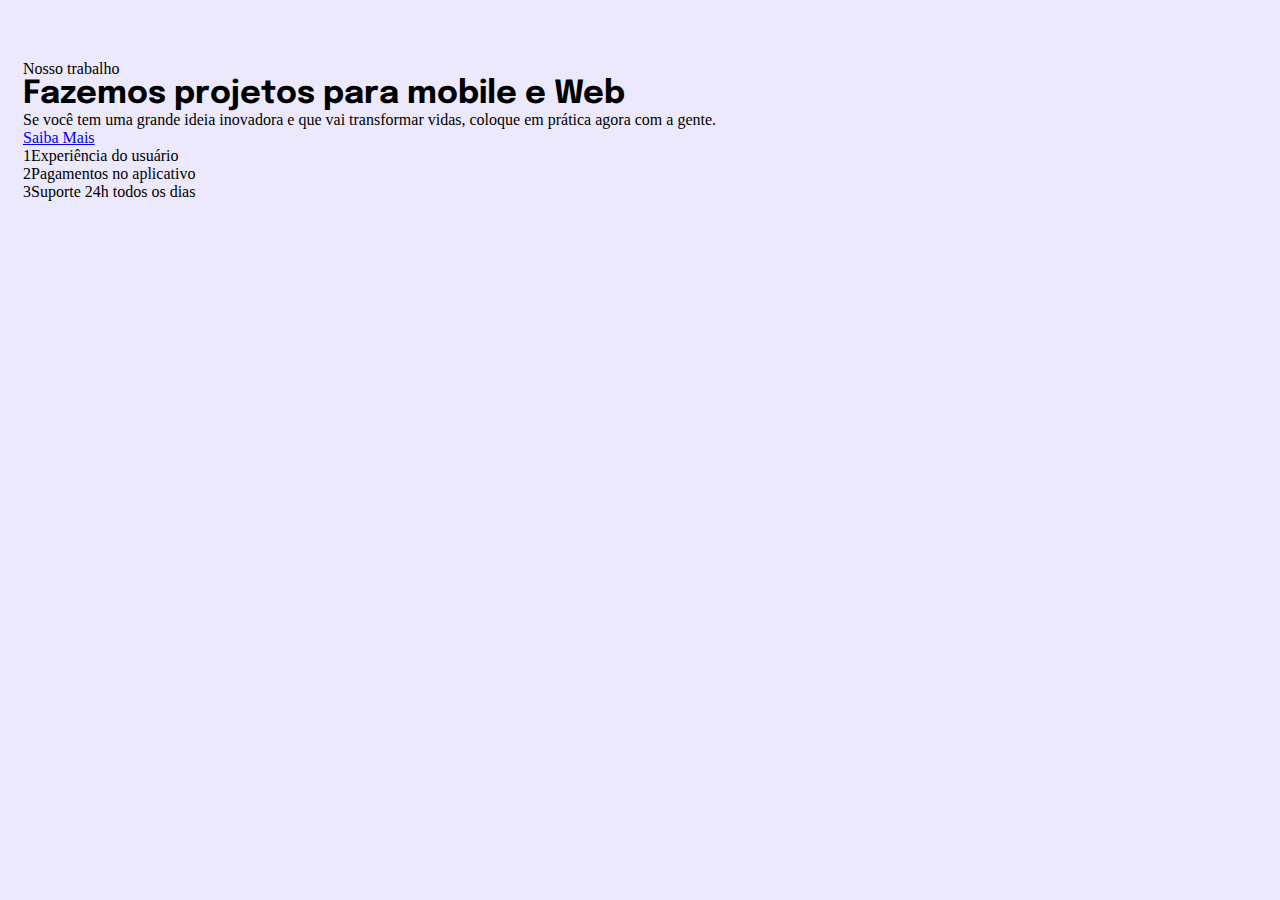
==== 08-responsive-work/index.html @ f13ecf46 "add project 08-responsive-work" ====
<!DOCTYPE html>
<html lang="pt-br">
<head>

  <link rel="preconnect" href="https://fonts.googleapis.com">
  <link rel="preconnect" href="https://fonts.gstatic.com" crossorigin>

  <meta charset="UTF-8">
  <meta name="viewport" content="width=device-width, initial-scale=1.0">
  <title>Responsive Work</title>

  <link href="https://fonts.googleapis.com/css2?family=Epilogue:wght@100..900&display=swap" rel="stylesheet">
  
  <link rel="stylesheet" href="style.css">
</head>
<body>
  <main>
    <p>Nosso trabalho</p>

    <h1>Fazemos projetos para mobile e Web</h1>

    <p>Se você tem uma grande ideia inovadora e que vai transformar vidas, coloque em prática agora com a gente.</p>
  
    <a href="#">Saiba Mais</a>

    <ul>
      <li><span>1</span>Experiência do usuário</li>
      <li><span>2</span>Pagamentos no aplicativo</li>
      <li><span>3</span>Suporte 24h todos os dias</li>
    </ul>
  </main>
</body>
</html>
---- 08-responsive-work/style.css ----
*{
  margin: 0;
  padding: 0;
  box-sizing: border-box;
}

ul{
  list-style: none;
}

:root {
	--color-text_dark: #090038;
	--color-text_dark_accent: #7157ef;
	--color-text_dark_gray: 9, 0, 57;
	--color-text_light: #ffffff;
	--color-text_light_accent: #7157ef;
	--color-text_light_gray: 255, 255, 255;
	--color-bg_light: #ece9fc;
}

body{
  background-color: var(--color-bg_light);

  padding: 60px 23px 66px;
}

h1{
  font-family: "Epilogue", sans-serif;
}
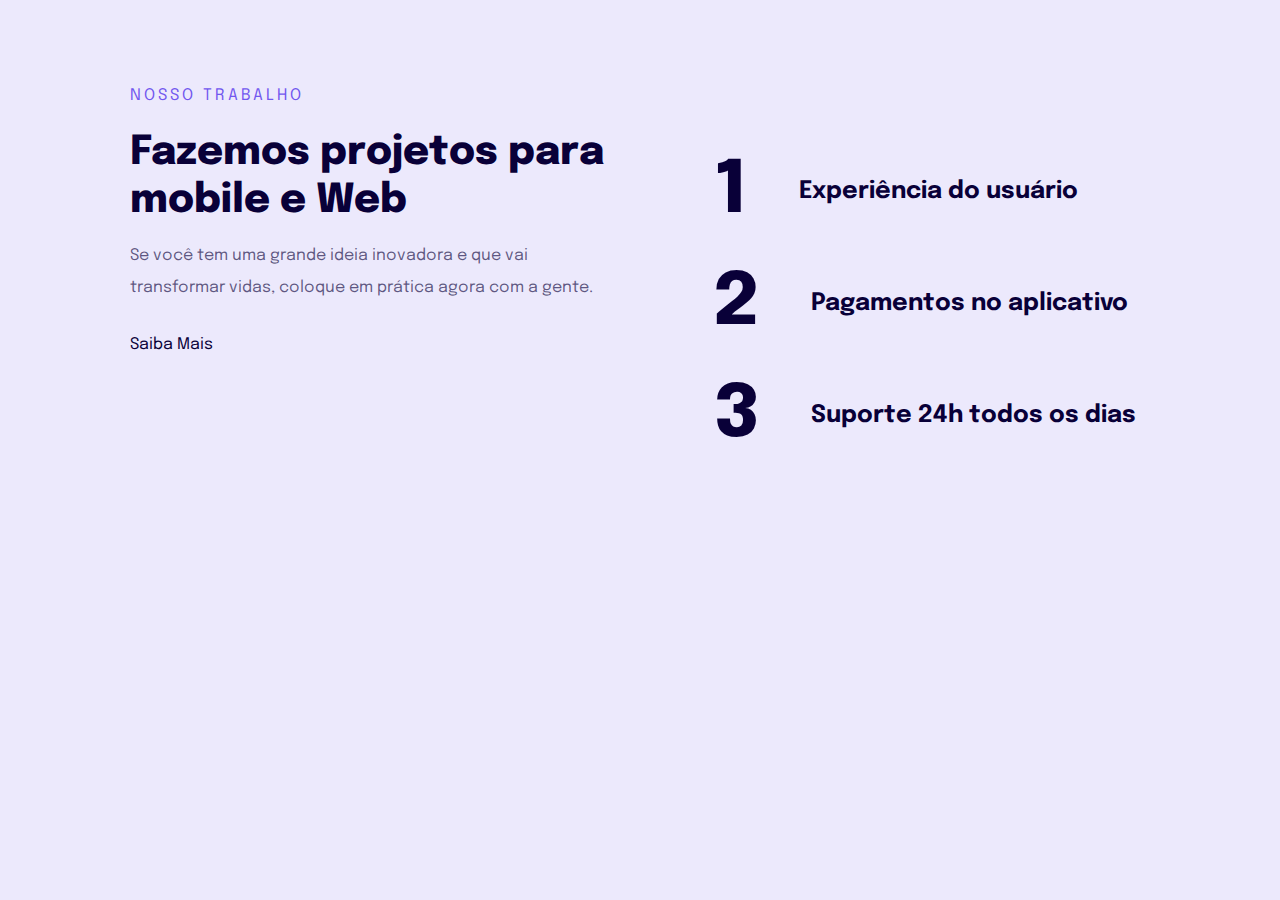
==== commit 806b8f35: "project 08 - responsiver-work" ====
--- a/08-responsive-work/index.html
+++ b/08-responsive-work/index.html
@@ -9,19 +9,21 @@
   <meta name="viewport" content="width=device-width, initial-scale=1.0">
   <title>Responsive Work</title>
 
-  <link href="https://fonts.googleapis.com/css2?family=Epilogue:wght@100..900&display=swap" rel="stylesheet">
+  <link href="https://fonts.googleapis.com/css2?family=Epilogue:wght@400;700;800&display=swap" rel="stylesheet">
   
   <link rel="stylesheet" href="style.css">
 </head>
 <body>
   <main>
-    <p>Nosso trabalho</p>
-
-    <h1>Fazemos projetos para mobile e Web</h1>
-
-    <p>Se você tem uma grande ideia inovadora e que vai transformar vidas, coloque em prática agora com a gente.</p>
+    <div>
+      <p>Nosso trabalho</p>
   
-    <a href="#">Saiba Mais</a>
+      <h1>Fazemos projetos para mobile e Web</h1>
+  
+      <p>Se você tem uma grande ideia inovadora e que vai transformar vidas, coloque em prática agora com a gente.</p>
+    
+      <a href="#">Saiba Mais</a>
+    </div>
 
     <ul>
       <li><span>1</span>Experiência do usuário</li>
--- a/08-responsive-work/style.css
+++ b/08-responsive-work/style.css
@@ -4,26 +4,120 @@
   box-sizing: border-box;
 }
 
-ul{
-  list-style: none;
-}
-
 :root {
 	--color-text_dark: #090038;
 	--color-text_dark_accent: #7157ef;
-	--color-text_dark_gray: 9, 0, 57;
+	--color-text_dark_gray: rgba(10, 0, 57, 64%);
 	--color-text_light: #ffffff;
 	--color-text_light_accent: #7157ef;
-	--color-text_light_gray: 255, 255, 255;
+	--color-text_light_gray: rgba(255, 255, 255, 64%);
 	--color-bg_light: #ece9fc;
+
+  font-size: 62.5%; /* 10px */
 }
 
 body{
   background-color: var(--color-bg_light);
 
-  padding: 60px 23px 66px;
+  padding: 6.0rem 2.3rem 6.6rem;
+  font-size: 1.6rem;
+  font-family: "Epilogue", sans-serif;
+}
+
+main{
+  max-width: 33.0rem;
+  margin: 0 auto;
+}
+
+main p:first-child{
+  color: var(--color-text_dark_accent);
+  letter-spacing: 3px;
+  text-transform: uppercase;
+  line-height: 3.2rem;
+
+  margin-bottom: 1.7rem;
 }
 
 h1{
-  font-family: "Epilogue", sans-serif;
+  font-weight: 800;
+  font-size: 4.0rem;
+  line-height: 4.8rem;
+  color: var(--color-text_dark);
+
+  margin-bottom: 1.5rem;
+}
+
+h1 + p{
+  color: var(--color-text_dark_gray);
+  line-height: 3.2rem;
+
+  margin-bottom: 3.2rem;
+}
+
+a{
+  text-decoration: none;
+  color: var(--color-text_dark);
+}
+
+a:hover{
+  font-weight: 700;
+}
+
+ul{
+  list-style: none;
+
+  margin-top: 7.2rem;
+}
+
+ul li{
+  font-weight: 700;
+  font-size: 2.4rem;
+  line-height: 3.2rem;
+  color: var(--color-text_dark);
+
+  max-width: 25.7rem;
+
+  display: flex;
+  gap: 3.8rem;
+}
+
+ul li + li{
+  margin-top: 3.2rem;
+}
+
+ul li span{
+  font-weight: 800;
+  font-size: 7.2rem;
+  line-height: 8.0rem;
+  letter-spacing: -2px;
+
+  color: var(--color-text_dark);
+}
+
+/*media queries*/
+
+/*em é uma unidade de medida relativa e nesse caso
+equivale a 640px
+Ou seja, quando a largura mínima for de 40em(640px),
+será aplicado as seguintes propriedades*/
+@media(min-width: 700px){
+  body{
+    padding: 8rem;
+  }
+
+  main{
+    max-width: 1020px;
+    display: flex;
+    gap: 10rem;
+  }
+
+  main > div{
+    max-width: 484px;
+  }
+
+  ul li{
+    gap: 5.3rem;
+    max-width: 450px;
+    align-items: center;
+  }
 }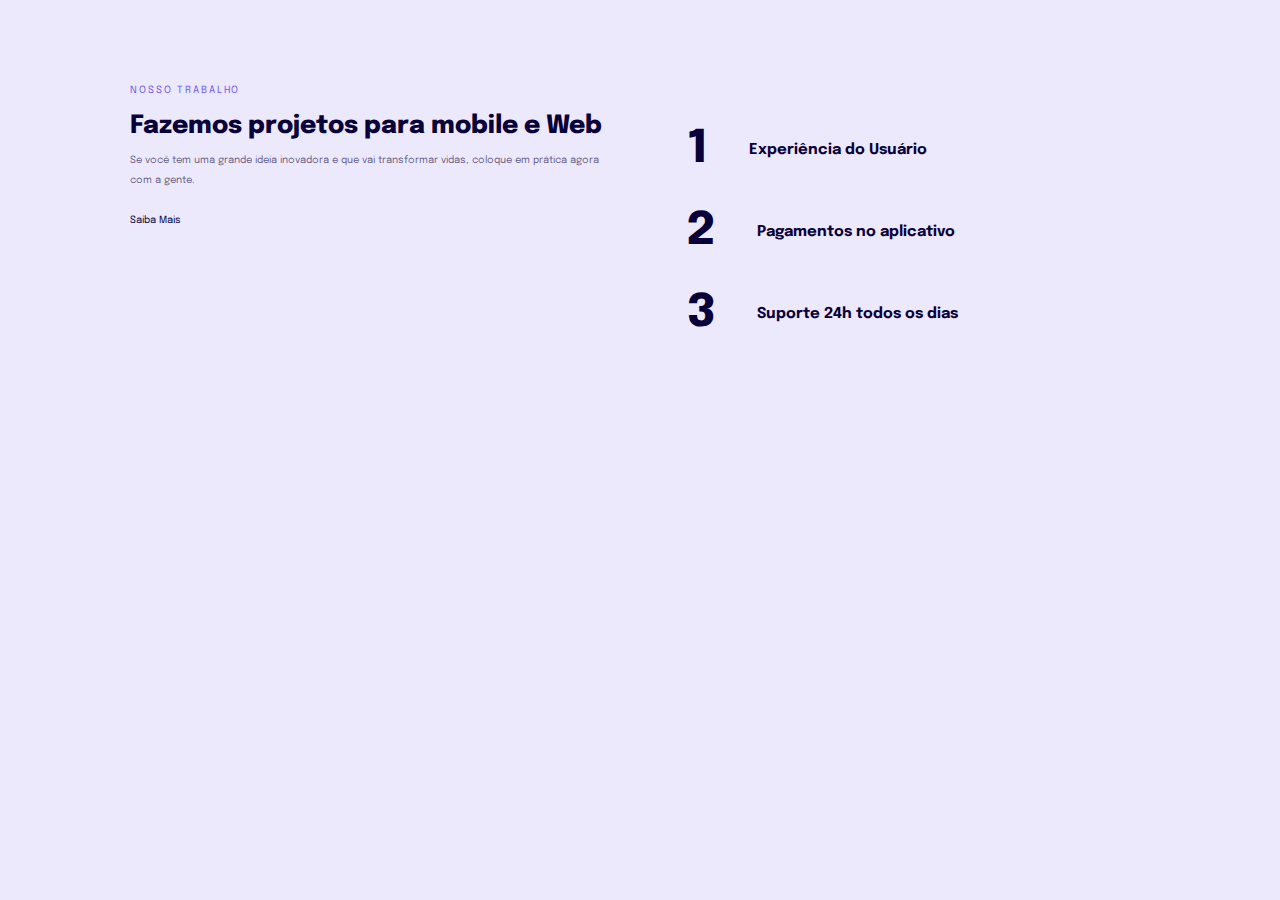
==== commit 0a8cc302: "revision of project 08-responsive-work" ====
--- a/08-responsive-work/index.html
+++ b/08-responsive-work/index.html
@@ -1,7 +1,7 @@
 <!DOCTYPE html>
 <html lang="pt-br">
-<head>
-
+  <head>
+  
   <link rel="preconnect" href="https://fonts.googleapis.com">
   <link rel="preconnect" href="https://fonts.gstatic.com" crossorigin>
 
@@ -9,24 +9,28 @@
   <meta name="viewport" content="width=device-width, initial-scale=1.0">
   <title>Responsive Work</title>
 
-  <link href="https://fonts.googleapis.com/css2?family=Epilogue:wght@400;700;800&display=swap" rel="stylesheet">
-  
+  <link href="https://fonts.googleapis.com/css2?family=Epilogue:wght@100..900&display=swap" rel="stylesheet">
+
+  <link href="https://fonts.googleapis.com/css2?family=Epilogue:wght@100..900&display=swap" rel="stylesheet">
+
   <link rel="stylesheet" href="style.css">
 </head>
 <body>
   <main>
     <div>
       <p>Nosso trabalho</p>
-  
-      <h1>Fazemos projetos para mobile e Web</h1>
-  
-      <p>Se você tem uma grande ideia inovadora e que vai transformar vidas, coloque em prática agora com a gente.</p>
-    
+      <h1>Fazemos projetos para
+        mobile e Web</h1>
+      
+      <p>
+        Se você tem uma grande ideia inovadora e que vai transformar vidas, coloque em prática agora com a gente.
+      </p>
+
       <a href="#">Saiba Mais</a>
     </div>
 
     <ul>
-      <li><span>1</span>Experiência do usuário</li>
+      <li><span>1</span>Experiência do Usuário</li>
       <li><span>2</span>Pagamentos no aplicativo</li>
       <li><span>3</span>Suporte 24h todos os dias</li>
     </ul>
--- a/08-responsive-work/style.css
+++ b/08-responsive-work/style.css
@@ -4,81 +4,85 @@
   box-sizing: border-box;
 }
 
-:root {
-	--color-text_dark: #090038;
-	--color-text_dark_accent: #7157ef;
-	--color-text_dark_gray: rgba(10, 0, 57, 64%);
-	--color-text_light: #ffffff;
-	--color-text_light_accent: #7157ef;
-	--color-text_light_gray: rgba(255, 255, 255, 64%);
-	--color-bg_light: #ece9fc;
+:root{
+  font-size: 62.5%; /*10 px*/
 
-  font-size: 62.5%; /* 10px */
+  --text-dark-accent: #7158EF;
+  --text-dark: #090039;
+  --text-dark-gray: rgba(10, 0, 57, 0.64);
+  --bg-light: #ECE9FD;
 }
 
 body{
-  background-color: var(--color-bg_light);
+  background-color: var(--bg-light);
 
-  padding: 6.0rem 2.3rem 6.6rem;
-  font-size: 1.6rem;
+  padding: 3.75rem 1.44rem 4.12rem;
   font-family: "Epilogue", sans-serif;
 }
 
 main{
-  max-width: 33.0rem;
+  max-width: 20.56rem;
   margin: 0 auto;
 }
 
-main p:first-child{
-  color: var(--color-text_dark_accent);
-  letter-spacing: 3px;
+main div p:first-child{
+  font-size: 1rem;
+  font-weight: 400;
+  line-height: 2rem;
+  letter-spacing: 1.875px;
   text-transform: uppercase;
-  line-height: 3.2rem;
+  color: var(--text-dark-accent);
 
-  margin-bottom: 1.7rem;
+  margin-bottom: 1.06rem;
 }
 
-h1{
+main div h1{
+  font-size: 2.5rem;
   font-weight: 800;
-  font-size: 4.0rem;
-  line-height: 4.8rem;
-  color: var(--color-text_dark);
+  line-height: 3rem;
+  color: var(--text-dark);
 
-  margin-bottom: 1.5rem;
+  margin-bottom: 0.94rem;
 }
 
-h1 + p{
-  color: var(--color-text_dark_gray);
-  line-height: 3.2rem;
+main div h1+ p{
+  font-size: 1rem;
+  font-weight: 400;
+  line-height: 2rem;
+  color: var(--text-dark-gray);
 
-  margin-bottom: 3.2rem;
+  margin-bottom: 2rem;
 }
 
-a{
+main div a{
+  font-size: 1rem;
+  font-weight: 400;
+  line-height: 2rem;
+  color: var(--text-dark);
+
   text-decoration: none;
-  color: var(--color-text_dark);
 }
 
-a:hover{
+main div a:hover{
   font-weight: 700;
 }
 
 ul{
   list-style: none;
 
-  margin-top: 7.2rem;
+  margin-top: 4.5rem;
 }
 
 ul li{
+  font-size: 1.5rem;
   font-weight: 700;
-  font-size: 2.4rem;
-  line-height: 3.2rem;
-  color: var(--color-text_dark);
-
+  line-height: 2rem;
+  color: var(--text-dark);
+  
   max-width: 25.7rem;
 
   display: flex;
-  gap: 3.8rem;
+  gap: 3rem;
 }
 
 ul li + li{
@@ -86,29 +90,23 @@
 }
 
 ul li span{
+  font-size: 4.5rem;
   font-weight: 800;
-  font-size: 7.2rem;
-  line-height: 8.0rem;
-  letter-spacing: -2px;
-
-  color: var(--color-text_dark);
+  line-height: 5rem;
+  letter-spacing: -0.12px;
+  color: var(--text-dark);
 }
 
-/*media queries*/
-
-/*em é uma unidade de medida relativa e nesse caso
-equivale a 640px
-Ou seja, quando a largura mínima for de 40em(640px),
-será aplicado as seguintes propriedades*/
-@media(min-width: 700px){
+@media(min-width: 40em){
   body{
     padding: 8rem;
   }
 
   main{
+    display: flex;
+    gap: 7.25rem;
+
     max-width: 1020px;
-    display: flex;
-    gap: 10rem;
   }
 
   main > div{
@@ -116,7 +114,8 @@
   }
 
   ul li{
-    gap: 5.3rem;
+    gap: 4.12rem;
+    /* min-width: 200px; */
     max-width: 450px;
     align-items: center;
   }
